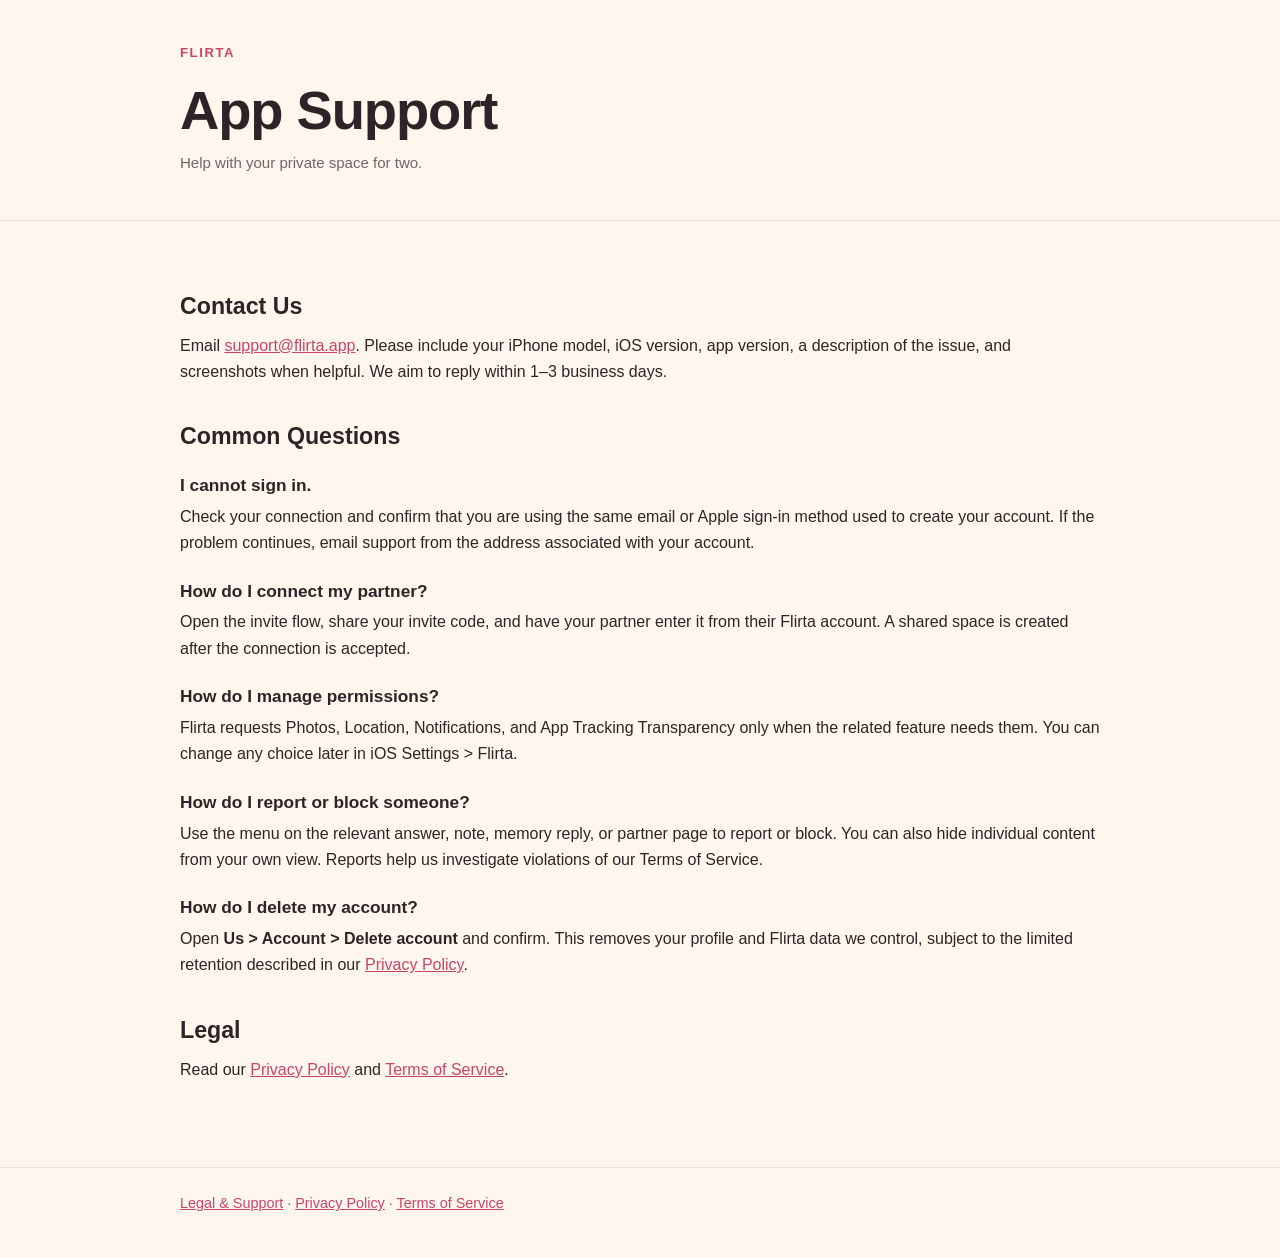
==== support.html @ 1263ba4c "Publish Flirta legal pages" ====
<!doctype html>
<html lang="en"><head><meta charset="utf-8"><meta name="viewport" content="width=device-width, initial-scale=1"><title>Support | Flirta</title><link rel="stylesheet" href="style.css"></head>
<body><header><div class="wrap"><p class="brand">Flirta</p><h1>App Support</h1><p class="meta">Help with your private space for two.</p></div></header><main class="wrap">
<h2>Contact Us</h2><p>Email <a href="mailto:support@flirta.app">support@flirta.app</a>. Please include your iPhone model, iOS version, app version, a description of the issue, and screenshots when helpful. We aim to reply within 1–3 business days.</p>
<h2>Common Questions</h2><h3>I cannot sign in.</h3><p>Check your connection and confirm that you are using the same email or Apple sign-in method used to create your account. If the problem continues, email support from the address associated with your account.</p>
<h3>How do I connect my partner?</h3><p>Open the invite flow, share your invite code, and have your partner enter it from their Flirta account. A shared space is created after the connection is accepted.</p>
<h3>How do I manage permissions?</h3><p>Flirta requests Photos, Location, Notifications, and App Tracking Transparency only when the related feature needs them. You can change any choice later in iOS Settings &gt; Flirta.</p>
<h3>How do I report or block someone?</h3><p>Use the menu on the relevant answer, note, memory reply, or partner page to report or block. You can also hide individual content from your own view. Reports help us investigate violations of our Terms of Service.</p>
<h3>How do I delete my account?</h3><p>Open <strong>Us &gt; Account &gt; Delete account</strong> and confirm. This removes your profile and Flirta data we control, subject to the limited retention described in our <a href="privacy-policy.html">Privacy Policy</a>.</p>
<h2>Legal</h2><p>Read our <a href="privacy-policy.html">Privacy Policy</a> and <a href="terms-of-service.html">Terms of Service</a>.</p></main>
<footer><div class="wrap"><a href="index.html">Legal &amp; Support</a> · <a href="privacy-policy.html">Privacy Policy</a> · <a href="terms-of-service.html">Terms of Service</a></div></footer></body></html>
---- style.css ----
:root{color-scheme:light;--cream:#fff6ee;--paper:#fffdfb;--ink:#2e2427;--muted:#70656a;--rose:#f0648a;--rose-dark:#c94469;--line:#eadfe0;--soft:#fff0f3}*{box-sizing:border-box}html{background:var(--cream)}body{margin:0;color:var(--ink);background:var(--cream);font-family:-apple-system,BlinkMacSystemFont,"Segoe UI",sans-serif;line-height:1.65}a{color:var(--rose-dark)}.wrap{width:min(920px,calc(100% - 36px));margin:0 auto}header{padding:42px 0 30px;border-bottom:1px solid var(--line)}.brand{margin:0;color:var(--rose-dark);font-size:.82rem;font-weight:700;letter-spacing:.12em;text-transform:uppercase}h1,h2,h3{line-height:1.2}h1{margin:14px 0 8px;font-size:clamp(2rem,5vw,3.4rem);letter-spacing:-.02em}h2{margin:38px 0 12px;font-size:1.45rem}h3{margin:24px 0 8px;font-size:1.08rem}p{margin:0 0 14px}main{padding:34px 0 70px}.notice{margin:18px 0 26px;padding:16px 18px;border-left:4px solid var(--rose);background:var(--soft)}.meta{color:var(--muted);font-size:.94rem}ul,ol{padding-left:1.25rem}li{margin:6px 0}table{width:100%;margin:18px 0 24px;border-collapse:collapse;background:var(--paper);font-size:.95rem}th,td{padding:12px 13px;border:1px solid var(--line);text-align:left;vertical-align:top}th{background:var(--soft);font-weight:700}.links{display:grid;grid-template-columns:repeat(3,minmax(0,1fr));gap:14px;margin-top:26px}.link-card{display:block;padding:18px;border:1px solid var(--line);border-radius:8px;color:var(--ink);background:var(--paper);text-decoration:none}.link-card:hover{border-color:var(--rose)}.link-card strong{display:block;margin-bottom:5px}.link-card span{color:var(--muted);font-size:.92rem}footer{padding:24px 0 42px;border-top:1px solid var(--line);color:var(--muted);font-size:.9rem}@media(max-width:680px){.wrap{width:min(100% - 28px,920px)}header{padding-top:28px}main{padding-top:24px}.links{grid-template-columns:1fr}table{display:block;overflow-x:auto;white-space:nowrap}th,td{white-space:normal;min-width:150px}}
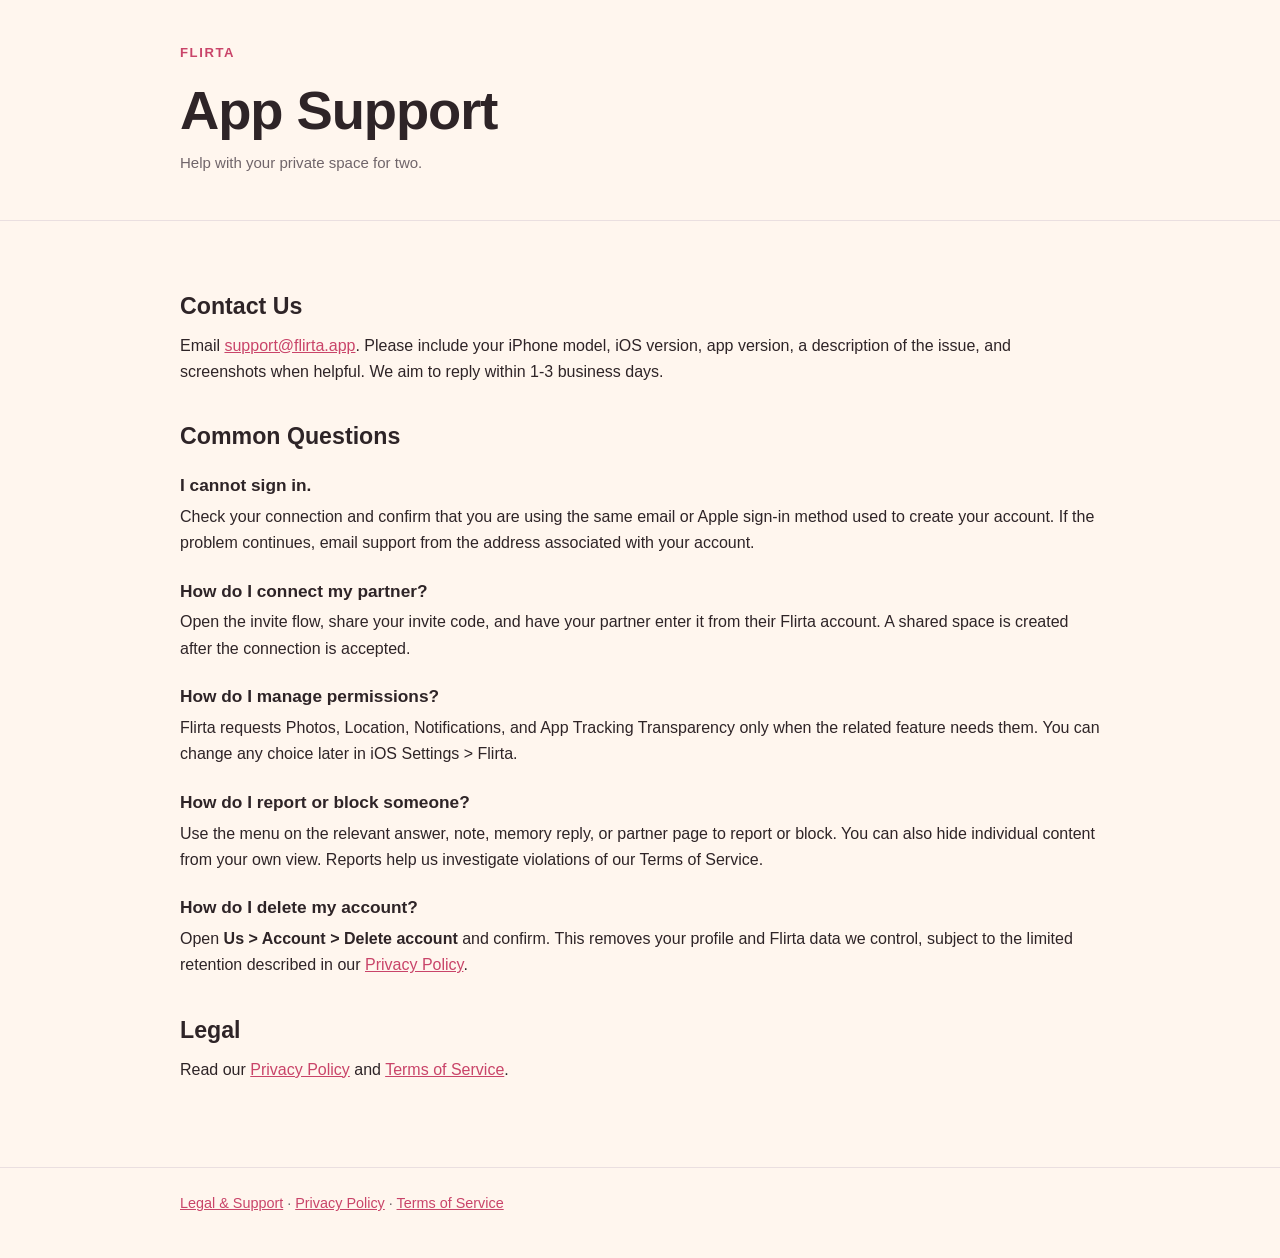
==== commit 8bd35e98: "Polish support page copy" ====
--- a/support.html
+++ b/support.html
@@ -1,7 +1,7 @@
 <!doctype html>
 <html lang="en"><head><meta charset="utf-8"><meta name="viewport" content="width=device-width, initial-scale=1"><title>Support | Flirta</title><link rel="stylesheet" href="style.css"></head>
 <body><header><div class="wrap"><p class="brand">Flirta</p><h1>App Support</h1><p class="meta">Help with your private space for two.</p></div></header><main class="wrap">
-<h2>Contact Us</h2><p>Email <a href="mailto:support@flirta.app">support@flirta.app</a>. Please include your iPhone model, iOS version, app version, a description of the issue, and screenshots when helpful. We aim to reply within 1–3 business days.</p>
+<h2>Contact Us</h2><p>Email <a href="mailto:support@flirta.app">support@flirta.app</a>. Please include your iPhone model, iOS version, app version, a description of the issue, and screenshots when helpful. We aim to reply within 1-3 business days.</p>
 <h2>Common Questions</h2><h3>I cannot sign in.</h3><p>Check your connection and confirm that you are using the same email or Apple sign-in method used to create your account. If the problem continues, email support from the address associated with your account.</p>
 <h3>How do I connect my partner?</h3><p>Open the invite flow, share your invite code, and have your partner enter it from their Flirta account. A shared space is created after the connection is accepted.</p>
 <h3>How do I manage permissions?</h3><p>Flirta requests Photos, Location, Notifications, and App Tracking Transparency only when the related feature needs them. You can change any choice later in iOS Settings &gt; Flirta.</p>
